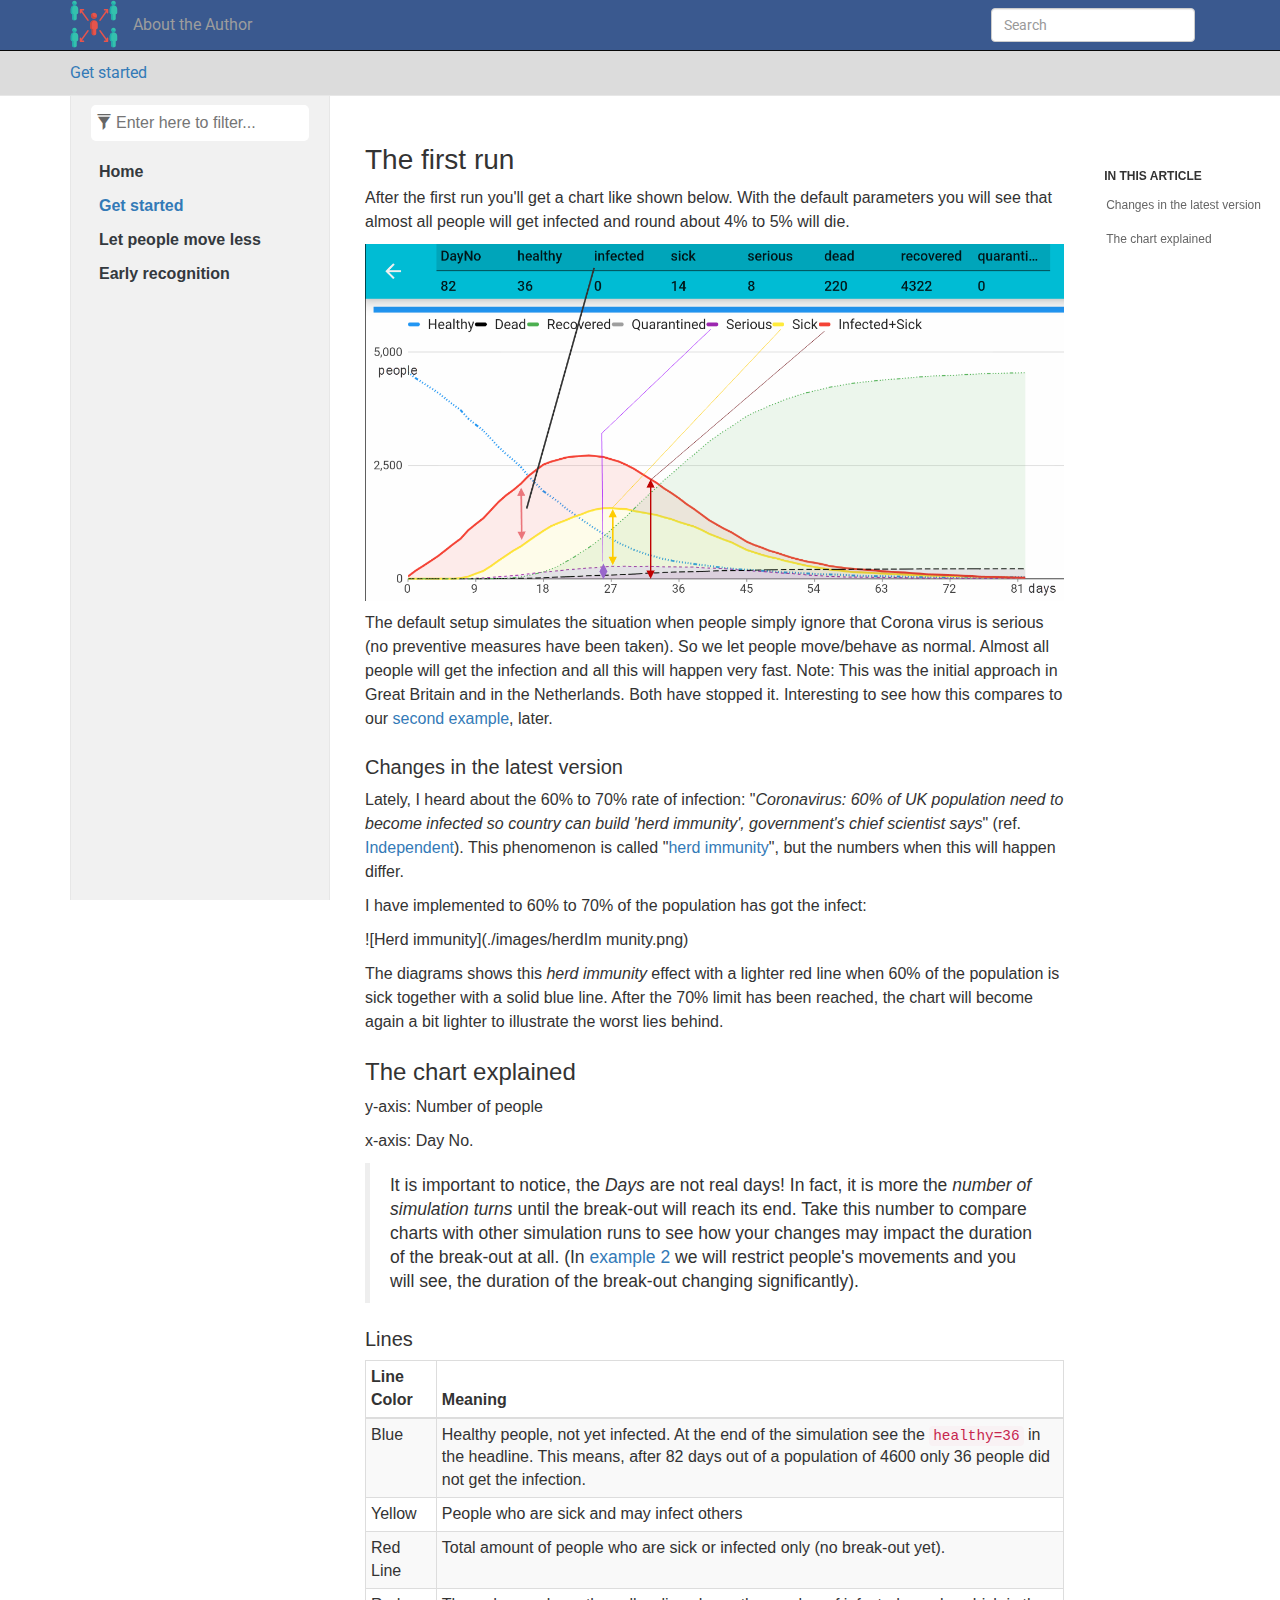
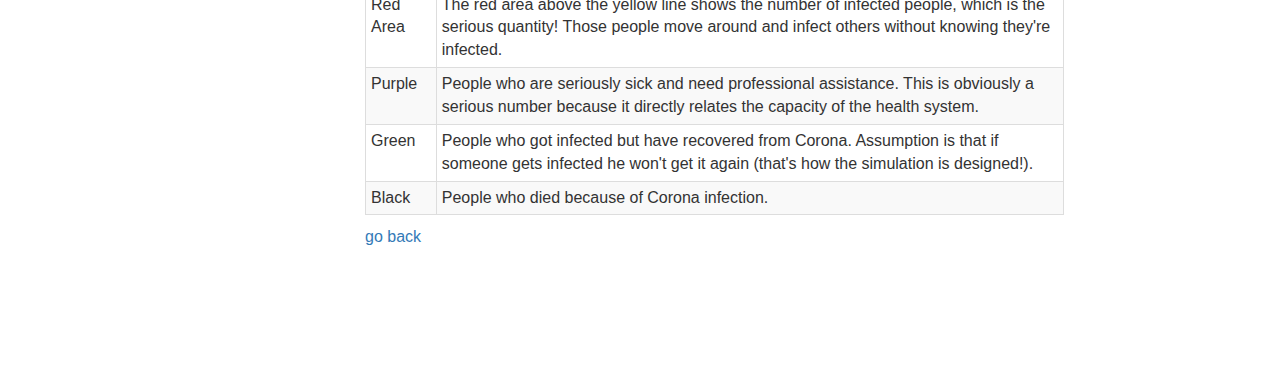
==== docs/_content/firstExample.html @ 3df9f868 "Initial commit" ====
﻿<!DOCTYPE html>
<!--[if IE]><![endif]-->
<html>
  
  <head>
    <meta charset="utf-8">
    <meta http-equiv="X-UA-Compatible" content="IE=edge,chrome=1">
    <title>The first run </title>
    <meta name="viewport" content="width=device-width">
    <meta name="title" content="The first run ">
    <meta name="generator" content="docfx 2.48.1.0">
    
    <link rel="shortcut icon" href="../favicon.ico">
    <link rel="stylesheet" href="../styles/docfx.vendor.css">
    <link rel="stylesheet" href="../styles/docfx.css">
    <link rel="stylesheet" href="../styles/main.css">
    <link href="https://fonts.googleapis.com/css?family=Roboto" rel="stylesheet"> 
    <meta property="docfx:navrel" content="../toc.html">
    <meta property="docfx:tocrel" content="toc.html">
    
    <meta property="docfx:rel" content="../">
    
  </head>  <body data-spy="scroll" data-target="#affix" data-offset="120">
    <div id="wrapper">
      <header>
        
        <nav id="autocollapse" class="navbar navbar-inverse ng-scope" role="navigation">
          <div class="container">
            <div class="navbar-header">
              <button type="button" class="navbar-toggle" data-toggle="collapse" data-target="#navbar">
                <span class="sr-only">Toggle navigation</span>
                <span class="icon-bar"></span>
                <span class="icon-bar"></span>
                <span class="icon-bar"></span>
              </button>
              
              <a class="navbar-brand" href="../index.html">
                <img id="logo" class="svg" src="../logo.png" alt="">
              </a>
            </div>
            <div class="collapse navbar-collapse" id="navbar">
              <form class="navbar-form navbar-right" role="search" id="search">
                <div class="form-group">
                  <input type="text" class="form-control" id="search-query" placeholder="Search" autocomplete="off">
                </div>
              </form>
            </div>
          </div>
        </nav>
        
        <div class="subnav navbar navbar-default">
          <div class="container hide-when-search" id="breadcrumb">
            <ul class="breadcrumb">
              <li></li>
            </ul>
          </div>
        </div>
      </header>
      <div class="container body-content">
        
        <div id="search-results">
          <div class="search-list"></div>
          <div class="sr-items">
            <p><i class="glyphicon glyphicon-refresh index-loading"></i></p>
          </div>
          <ul id="pagination"></ul>
        </div>
      </div>
      <div role="main" class="container body-content hide-when-search">
        
        <div class="sidenav hide-when-search">
          <a class="btn toc-toggle collapse" data-toggle="collapse" href="#sidetoggle" aria-expanded="false" aria-controls="sidetoggle">Show / Hide Table of Contents</a>
          <div class="sidetoggle collapse" id="sidetoggle">
            <div id="sidetoc"></div>
          </div>
        </div>
        <div class="article row grid-right">
          <div class="col-md-10">
            <article class="content wrap" id="_content" data-uid="">
<h1 id="the-first-run">The first run</h1>

<p>After the first run you'll get a chart like shown below. With the default parameters you will see that almost all people will get infected and round about 4% to 5% will die.</p>
<p><img src="images/firstChart.png" alt="FirstChart"></p>
<p>The default setup simulates the situation when people simply ignore that Corona virus is serious (no preventive measures have been taken). So we let people move/behave as normal. Almost all people will get the infection and all this will happen very fast. Note: This was the initial approach in Great Britain and in the Netherlands. Both have stopped it. Interesting to see how this compares to our <a href="secondExample.html">second example</a>, later.</p>
<h3 id="changes-in-the-latest-version">Changes in the latest version</h3>
<p>Lately, I heard about the 60% to 70% rate of infection: &quot;<em>Coronavirus: 60% of UK population need to become infected so country can build 'herd immunity', government's chief scientist says</em>&quot; (ref. <a href="https://www.independent.co.uk/news/health/coronavirus-herd-immunity-uk-nhs-outbreak-pandemic-government-a9399101.html">Independent</a>). This phenomenon is called &quot;<a href="https://www.technologyreview.com/s/615375/what-is-herd-immunity-and-can-it-stop-the-coronavirus/">herd immunity</a>&quot;, but the numbers when this will happen differ.</p>
<p>I have implemented to 60% to 70% of the population has got the infect:</p>
<p>![Herd immunity](./images/herdIm munity.png)</p>
<p>The diagrams shows this <em>herd immunity</em> effect with a lighter red line when 60% of the population is sick together with a solid blue line. After the 70% limit has been reached, the chart will become again a bit lighter to illustrate the worst lies behind.</p>
<h2 id="the-chart-explained">The chart explained</h2>
<p>y-axis:	Number of people</p>
<p>x-axis:	Day No.</p>
<blockquote>
<p>It is important to notice, the <em>Days</em> are not real days! In fact, it is more the <em>number of simulation turns</em> until the break-out will reach its end.  Take this number to compare charts with other simulation runs to  see how your changes may impact the duration of the break-out at all. (In <a href="secondExample.html">example 2</a> we will restrict people's movements and you will see, the duration of the break-out changing significantly).</p>
</blockquote>
<h3 id="lines">Lines</h3>
<table>
<thead>
<tr>
<th>Line Color</th>
<th>Meaning</th>
</tr>
</thead>
<tbody>
<tr>
<td>Blue</td>
<td>Healthy people, not yet infected. At the end of the simulation see the <code>healthy=36</code> in the headline. This means, after 82 days out of a population of 4600 only 36 people did not get the infection.</td>
</tr>
<tr>
<td>Yellow</td>
<td>People who are sick and may infect others</td>
</tr>
<tr>
<td>Red Line</td>
<td>Total amount of people who are sick or infected only (no break-out yet).</td>
</tr>
<tr>
<td>Red Area</td>
<td>The red area above the yellow line shows the number of infected people, which is the serious quantity! Those people move around and infect others without knowing they're infected.</td>
</tr>
<tr>
<td>Purple</td>
<td>People who are seriously sick and need professional assistance. This is obviously a serious number because it directly relates the capacity of the health system.</td>
</tr>
<tr>
<td>Green</td>
<td>People who got infected but have recovered from Corona. Assumption is that if someone gets infected he won't get it again (that's how the simulation is designed!).</td>
</tr>
<tr>
<td>Black</td>
<td>People who died because of Corona infection.</td>
</tr>
</tbody>
</table>
<p><a href="index.html">go back</a></p>
</article>
          </div>
          
          <div class="hidden-sm col-md-2" role="complementary">
            <div class="sideaffix">
              <div class="contribution">
                <ul class="nav">
                </ul>
              </div>
              <nav class="bs-docs-sidebar hidden-print hidden-xs hidden-sm affix" id="affix">
              <!-- <p><a class="back-to-top" href="#top">Back to top</a><p> -->
              </nav>
            </div>
          </div>
        </div>
      </div>
      
      <footer>
        <div class="grad-bottom"></div>
        <div class="footer">
          <div class="container">
            <span class="pull-right">
              <a href="#top">Back to top</a>
            </span>
            
            <span style='font-size:0.75em'>Copyright (c) 2020, Schmidt e-Services GmbH i.L., Niedernhausener Str.59a, D-65207 Wiesbaden</span>
          </div>
        </div>
      </footer>
    </div>
    
    <script type="text/javascript" src="../styles/docfx.vendor.js"></script>
    <script type="text/javascript" src="../styles/docfx.js"></script>
    <script type="text/javascript" src="../styles/main.js"></script>
  </body>
</html>
---- docs/styles/docfx.css ----
/* Copyright (c) Microsoft Corporation. All Rights Reserved. Licensed under the MIT License. See License.txt in the project root for license information. */
html,
body {
  font-family: 'Segoe UI', Tahoma, Helvetica, sans-serif;
  height: 100%;
}
button,
a {
  color: #337ab7;
  cursor: pointer;
}
button:hover,
button:focus,
a:hover,
a:focus {
  color: #23527c;
  text-decoration: none;
}
a.disable,
a.disable:hover {
  text-decoration: none;
  cursor: default;
  color: #000000;
}

h1, h2, h3, h4, h5, h6, .text-break {
    word-wrap: break-word;
    word-break: break-word;
}

h1 mark,
h2 mark,
h3 mark,
h4 mark,
h5 mark,
h6 mark {
  padding: 0;
}

.inheritance .level0:before,
.inheritance .level1:before,
.inheritance .level2:before,
.inheritance .level3:before,
.inheritance .level4:before,
.inheritance .level5:before {
    content: '↳';
    margin-right: 5px;
}

.inheritance .level0 {
    margin-left: 0em;
}

.inheritance .level1 {
    margin-left: 1em;
}

.inheritance .level2 {
    margin-left: 2em;
}

.inheritance .level3 {
    margin-left: 3em;
}

.inheritance .level4 {
    margin-left: 4em;
}

.inheritance .level5 {
    margin-left: 5em;
}

span.parametername,
span.paramref,
span.typeparamref {
    font-style: italic;
}
span.languagekeyword{
    font-weight: bold;
}

svg:hover path {
    fill: #ffffff;
}

.hljs {
  display: inline;
  background-color: inherit;
  padding: 0;
}
/* additional spacing fixes */
.btn + .btn {
  margin-left: 10px;
}
.btn.pull-right {
  margin-left: 10px;
  margin-top: 5px;
}
.table {
  margin-bottom: 10px;
}
table p {
  margin-bottom: 0;
}
table a {
  display: inline-block;
}

/* Make hidden attribute compatible with old browser.*/
[hidden] {
  display: none !important;
}

h1,
.h1,
h2,
.h2,
h3,
.h3 {
  margin-top: 15px;
  margin-bottom: 10px;
  font-weight: 400;
}
h4,
.h4,
h5,
.h5,
h6,
.h6 {
  margin-top: 10px;
  margin-bottom: 5px;
}
.navbar {
  margin-bottom: 0;
}
#wrapper {
  min-height: 100%;
  position: relative;
}
/* blends header footer and content together with gradient effect */
.grad-top {
  /* For Safari 5.1 to 6.0 */
  /* For Opera 11.1 to 12.0 */
  /* For Firefox 3.6 to 15 */
  background: linear-gradient(rgba(0, 0, 0, 0.05), rgba(0, 0, 0, 0));
  /* Standard syntax */
  height: 5px;
}
.grad-bottom {
  /* For Safari 5.1 to 6.0 */
  /* For Opera 11.1 to 12.0 */
  /* For Firefox 3.6 to 15 */
  background: linear-gradient(rgba(0, 0, 0, 0), rgba(0, 0, 0, 0.05));
  /* Standard syntax */
  height: 5px;
}
.divider {
  margin: 0 5px;
  color: #cccccc;
}
hr {
  border-color: #cccccc;
}
header {
  position: fixed;
  top: 0;
  left: 0;
  right: 0;
  z-index: 1000;
}
header .navbar {
  border-width: 0 0 1px;
  border-radius: 0;
}
.navbar-brand {
  font-size: inherit;
  padding: 0;
}
.navbar-collapse {
  margin: 0 -15px;
}
.subnav {
  min-height: 40px;
}

.inheritance h5, .inheritedMembers h5{
  padding-bottom: 5px;
  border-bottom: 1px solid #ccc;
}

article h1, article h2, article h3, article h4{
  margin-top: 25px;
}

article h4{
  border-bottom: 1px solid #ccc;
}

article span.small.pull-right{
  margin-top: 20px;
}

article section {
  margin-left: 1em;
}

/*.expand-all {
  padding: 10px 0;
}*/
.breadcrumb {
  margin: 0;
  padding: 10px 0;
  background-color: inherit;
  white-space: nowrap;
}
.breadcrumb > li + li:before {
  content: "\00a0/";
}
#autocollapse.collapsed .navbar-header {
  float: none;
}
#autocollapse.collapsed .navbar-toggle {
  display: block;
}
#autocollapse.collapsed .navbar-collapse {
  border-top: 1px solid transparent;
  box-shadow: inset 0 1px 0 rgba(255, 255, 255, 0.1);
}
#autocollapse.collapsed .navbar-collapse.collapse {
  display: none !important;
}
#autocollapse.collapsed .navbar-nav {
  float: none !important;
  margin: 7.5px -15px;
}
#autocollapse.collapsed .navbar-nav > li {
  float: none;
}
#autocollapse.collapsed .navbar-nav > li > a {
  padding-top: 10px;
  padding-bottom: 10px;
}
#autocollapse.collapsed .collapse.in,
#autocollapse.collapsed .collapsing {
  display: block !important;
}
#autocollapse.collapsed .collapse.in .navbar-right,
#autocollapse.collapsed .collapsing .navbar-right {
  float: none !important;
}
#autocollapse .form-group {
  width: 100%;
}
#autocollapse .form-control {
  width: 100%;
}
#autocollapse .navbar-header {
  margin-left: 0;
  margin-right: 0;
}
#autocollapse .navbar-brand {
  margin-left: 0;
}
.collapse.in,
.collapsing {
  text-align: center;
}
.collapsing .navbar-form {
  margin: 0 auto;
  max-width: 400px;
  padding: 10px 15px;
  box-shadow: inset 0 1px 0 rgba(255, 255, 255, 0.1), 0 1px 0 rgba(255, 255, 255, 0.1);
}
.collapsed .collapse.in .navbar-form {
  margin: 0 auto;
  max-width: 400px;
  padding: 10px 15px;
  box-shadow: inset 0 1px 0 rgba(255, 255, 255, 0.1), 0 1px 0 rgba(255, 255, 255, 0.1);
}
.navbar .navbar-nav {
  display: inline-block;
}
.docs-search {
  background: white;
  vertical-align: middle;
}
.docs-search > .search-query {
  font-size: 14px;
  border: 0;
  width: 120%;
  color: #555;
}
.docs-search > .search-query:focus {
  outline: 0;
}
.search-results-frame {
  clear: both;
  display: table;
  width: 100%;
}
.search-results.ng-hide {
  display: none;
}
.search-results-container {
  padding-bottom: 1em;
  border-top: 1px solid #111;
  background: rgba(25, 25, 25, 0.5);
}
.search-results-container .search-results-group {
  padding-top: 50px !important;
  padding: 10px;
}
.search-results-group-heading {
  font-family: "Open Sans";
  padding-left: 10px;
  color: white;
}
.search-close {
  position: absolute;
  left: 50%;
  margin-left: -100px;
  color: white;
  text-align: center;
  padding: 5px;
  background: #333;
  border-top-right-radius: 5px;
  border-top-left-radius: 5px;
  width: 200px;
  box-shadow: 0 0 10px #111;
}
#search {
  display: none;
}

/* Search results display*/
#search-results {
  max-width: 960px !important;
  margin-top: 120px;
  margin-bottom: 115px;
  margin-left: auto;
  margin-right: auto;
  line-height: 1.8;
  display: none;
}

#search-results>.search-list {
  text-align: center;
  font-size: 2.5rem;
  margin-bottom: 50px;
}

#search-results p {
  text-align: center;
}

#search-results p .index-loading {
  animation: index-loading 1.5s infinite linear;
  -webkit-animation: index-loading 1.5s infinite linear;
  -o-animation: index-loading 1.5s infinite linear;
  font-size: 2.5rem;
}

@keyframes index-loading {
    from { transform: scale(1) rotate(0deg);}
    to { transform: scale(1) rotate(360deg);}
}

@-webkit-keyframes index-loading {
    from { -webkit-transform: rotate(0deg);}
    to { -webkit-transform: rotate(360deg);}
}

@-o-keyframes index-loading {
    from { -o-transform: rotate(0deg);}
    to { -o-transform: rotate(360deg);}
}

#search-results .sr-items {
  font-size: 24px;
}

.sr-item {
  margin-bottom: 25px;
}

.sr-item>.item-href {
  font-size: 14px;
  color: #093;
}

.sr-item>.item-brief {
  font-size: 13px;
}

.pagination>li>a {
  color: #47A7A0
}

.pagination>.active>a {
  background-color: #47A7A0;
  border-color: #47A7A0;
}

.fixed_header {
  position: fixed;
  width: 100%;
  padding-bottom: 10px;
  padding-top: 10px;
  margin: 0px;
  top: 0;
  z-index: 9999;
  left: 0;
}

.fixed_header+.toc{
  margin-top: 50px;
  margin-left: 0;
}

.sidenav, .fixed_header, .toc  {
  background-color: #f1f1f1;
}

.sidetoc {
  position: fixed;
  width: 260px;
  top: 150px;
  bottom: 0;
  overflow-x: hidden;
  overflow-y: auto;
  background-color: #f1f1f1;
  border-left: 1px solid #e7e7e7;
  border-right: 1px solid #e7e7e7;
  z-index: 1;
}

.sidetoc.shiftup {
  bottom: 70px;
}

body .toc{
  background-color: #f1f1f1;
  overflow-x: hidden;
}

.sidetoggle.ng-hide {
  display: block !important;
}
.sidetoc-expand > .caret {
  margin-left: 0px;
  margin-top: -2px;
}
.sidetoc-expand > .caret-side {
  border-left: 4px solid;
  border-top: 4px solid transparent;
  border-bottom: 4px solid transparent;
  margin-left: 4px;
  margin-top: -4px;
}
.sidetoc-heading {
  font-weight: 500;
}

.toc {
  margin: 0px 0 0 10px;
  padding: 0 10px;
}
.expand-stub {
  position: absolute;
  left: -10px;
}
.toc .nav > li > a.sidetoc-expand {
  position: absolute;
  top: 0;
  left: 0;
}
.toc .nav > li > a {
  color: #666666;
  margin-left: 5px;
  display: block;
  padding: 0;
}
.toc .nav > li > a:hover,
.toc .nav > li > a:focus {
  color: #000000;
  background: none;
  text-decoration: inherit;
}
.toc .nav > li.active > a {
  color: #337ab7;
}
.toc .nav > li.active > a:hover,
.toc .nav > li.active > a:focus {
  color: #23527c;
}

.toc .nav > li> .expand-stub {
  cursor: pointer;
}

.toc .nav > li.active > .expand-stub::before,
.toc .nav > li.in > .expand-stub::before,
.toc .nav > li.in.active > .expand-stub::before,
.toc .nav > li.filtered > .expand-stub::before {
    content: "-";
}

.toc .nav > li > .expand-stub::before,
.toc .nav > li.active > .expand-stub::before {
    content: "+";
}

.toc .nav > li.filtered > ul,
.toc .nav > li.in > ul {
  display: block;
}

.toc .nav > li > ul {
  display: none;
}

.toc ul{
  font-size: 12px;
  margin: 0 0 0 3px;
}

.toc .level1 > li {
  font-weight: bold;
  margin-top: 10px;
  position: relative;
  font-size: 16px;
}
.toc .level2 {
  font-weight: normal;
  margin: 5px 0 0 15px;
  font-size: 14px;
}
.toc-toggle {
  display: none;
  margin: 0 15px 0px 15px;
}
.sidefilter {
  position: fixed;
  top: 90px;
  width: 260px;
  background-color: #f1f1f1;
  padding: 15px;
  border-left: 1px solid #e7e7e7;
  border-right: 1px solid #e7e7e7;
  z-index: 1;
}
.toc-filter {
  border-radius: 5px;
  background: #fff;
  color: #666666;
  padding: 5px;
  position: relative;
  margin: 0 5px 0 5px;
}
.toc-filter > input {
  border: 0;
  color: #666666;
  padding-left: 20px;
  padding-right: 20px;
  width: 100%;
}
.toc-filter > input:focus {
  outline: 0;
}
.toc-filter > .filter-icon {
  position: absolute;
  top: 10px;
  left: 5px;
}
.toc-filter > .clear-icon {
  position: absolute;
  top: 10px;
  right: 5px;
}
.article {
  margin-top: 120px;
  margin-bottom: 115px;
}

#_content>a{
  margin-top: 105px;
}

.article.grid-right {
  margin-left: 280px;
}

.inheritance hr {
  margin-top: 5px;
  margin-bottom: 5px;
}
.article img {
  max-width: 100%;
}
.sideaffix {
  margin-top: 50px;
  font-size: 12px;
  max-height: 100%;
  overflow: hidden;
  top: 100px;
  bottom: 10px;
  position: fixed;
}
.sideaffix.shiftup {
  bottom: 70px;
}
.affix {
  position: relative;
  height: 100%;
}
.sideaffix > div.contribution {
  margin-bottom: 20px;
}
.sideaffix > div.contribution > ul > li > a.contribution-link {
  padding: 6px 10px;
  font-weight: bold;
  font-size: 14px;
}
.sideaffix > div.contribution > ul > li > a.contribution-link:hover {
  background-color: #ffffff;
}
.sideaffix ul.nav > li > a:focus {
  background: none;
}
.affix h5 {
  font-weight: bold;
  text-transform: uppercase;
  padding-left: 10px;
  font-size: 12px;
}
.affix > ul.level1 {
  overflow: hidden;
  padding-bottom: 10px;
  height: calc(100% - 100px);
}
.affix ul > li > a:before {
  color: #cccccc;
  position: absolute;
}
.affix ul > li > a:hover {
  background: none;
  color: #666666;
}
.affix ul > li.active > a,
.affix ul > li.active > a:before {
  color: #337ab7;
}
.affix ul > li > a {
  padding: 5px 12px;
  color: #666666;
}
.affix > ul > li.active:last-child {
  margin-bottom: 50px;
}
.affix > ul > li > a:before {
  content: "|";
  font-size: 16px;
  top: 1px;
  left: 0;
}
.affix > ul > li.active > a,
.affix > ul > li.active > a:before {
  color: #337ab7;
  font-weight: bold;
}
.affix ul ul > li > a {
  padding: 2px 15px;
}
.affix ul ul > li > a:before {
  content: ">";
  font-size: 14px;
  top: -1px;
  left: 5px;
}
.affix ul > li > a:before,
.affix ul ul {
  display: none;
}
.affix ul > li.active > ul,
.affix ul > li.active > a:before,
.affix ul > li > a:hover:before {
  display: block;
  white-space: nowrap;
}
.codewrapper {
  position: relative;
}
.trydiv {
  height: 0px;
}
.tryspan {
  position: absolute;
  top: 0px;
  right: 0px;
  border-style: solid;
  border-radius: 0px 4px;
  box-sizing: border-box;
  border-width: 1px;
  border-color: #cccccc;
  text-align: center;
  padding: 2px 8px;
  background-color: white;
  font-size: 12px;
  cursor: pointer;
  z-index: 100;
  display: none;
  color: #767676;
}
.tryspan:hover {
  background-color: #3b8bd0;
  color: white;
  border-color: #3b8bd0;
}
.codewrapper:hover .tryspan {
  display: block;
}
.sample-response .response-content{
  max-height: 200px;
}
footer {
  position: absolute;
  left: 0;
  right: 0;
  bottom: 0;
  z-index: 1000;
}
.footer {
  border-top: 1px solid #e7e7e7;
  background-color: #f8f8f8;
  padding: 15px 0;
}
@media (min-width: 768px) {
  #sidetoggle.collapse {
    display: block;
  }
  .topnav .navbar-nav {
    float: none;
    white-space: nowrap;
  }
  .topnav .navbar-nav > li {
    float: none;
    display: inline-block;
  }
}
@media only screen and (max-width: 768px) {
  #mobile-indicator {
    display: block;
  }
  /* TOC display for responsive */
  .article {
    margin-top: 30px !important;
  }
  header {
    position: static;
  }
  .topnav {
    text-align: center;
  }
  .sidenav {
    padding: 15px 0;
    margin-left: -15px;
    margin-right: -15px;
  }
  .sidefilter {
    position: static;
    width: auto;
    float: none;
    border: none;
  }
  .sidetoc {
    position: static;
    width: auto;
    float: none;
    padding-bottom: 0px;
    border: none;
  }
  .toc .nav > li, .toc .nav > li >a {
    display: inline-block;
  }
  .toc li:after {
    margin-left: -3px;
    margin-right: 5px;
    content: ", ";
    color: #666666;
  }
  .toc .level1 > li {
    display: block;
  }
  
  .toc .level1 > li:after {
    display: none;
  }
  .article.grid-right {
    margin-left: 0;
  }
  .grad-top,
  .grad-bottom {
    display: none;
  }
  .toc-toggle {
    display: block;
  }
  .sidetoggle.ng-hide {
    display: none !important;
  }
  /*.expand-all {
    display: none;
  }*/
  .sideaffix {
    display: none;
  }
  .mobile-hide {
    display: none;
  }
  .breadcrumb {
    white-space: inherit;
  }

  /* workaround for #hashtag url is no longer needed*/
  h1:before,
  h2:before,
  h3:before,
  h4:before {
      content: '';
      display: none;
  }
}

/* For toc iframe */
@media (max-width: 260px) {
  .toc .level2 > li {
    display: block;
  }

  .toc .level2 > li:after {
    display: none;
  }
}

/* For code snippet line highlight */
pre > code .line-highlight {
  background-color: #ffffcc;
}

/* Alerts */
.alert h5 {
    text-transform: uppercase;
    font-weight: bold;
    margin-top: 0;
}

.alert h5:before {
    position:relative;
    top:1px;
    display:inline-block;
    font-family:'Glyphicons Halflings';
    line-height:1;
    -webkit-font-smoothing:antialiased;
    -moz-osx-font-smoothing:grayscale;
    margin-right: 5px;
    font-weight: normal;
}

.alert-info h5:before {
    content:"\e086"
}

.alert-warning h5:before {
    content:"\e127"
}

.alert-danger h5:before {
    content:"\e107"
}

/* For Embedded Video */
div.embeddedvideo {
    padding-top: 56.25%;
    position: relative;
    width: 100%;
}

div.embeddedvideo iframe {
    position: absolute;
    top: 0;
    left: 0;
    right: 0;
    bottom: 0;
    width: 100%;
    height: 100%;
}

/* For printer */
@media print{
  .article.grid-right {
    margin-top: 0px;
    margin-left: 0px;
  }
  .sideaffix {
    display: none;
  }
  .mobile-hide {
    display: none;
  }
  .footer {
    display: none;
  }
}

/* For tabbed content */

.tabGroup {
  margin-top: 1rem; }
  .tabGroup ul[role="tablist"] {
    margin: 0;
    padding: 0;
    list-style: none; }
    .tabGroup ul[role="tablist"] > li {
      list-style: none;
      display: inline-block; }
  .tabGroup a[role="tab"] {
    color: #6e6e6e;
    box-sizing: border-box;
    display: inline-block;
    padding: 5px 7.5px;
    text-decoration: none;
    border-bottom: 2px solid #fff; }
    .tabGroup a[role="tab"]:hover, .tabGroup a[role="tab"]:focus, .tabGroup a[role="tab"][aria-selected="true"] {
      border-bottom: 2px solid #0050C5; }
    .tabGroup a[role="tab"][aria-selected="true"] {
      color: #222; }
    .tabGroup a[role="tab"]:hover, .tabGroup a[role="tab"]:focus {
      color: #0050C5; }
    .tabGroup a[role="tab"]:focus {
      outline: 1px solid #0050C5;
      outline-offset: -1px; }
  @media (min-width: 768px) {
    .tabGroup a[role="tab"] {
      padding: 5px 15px; } }
  .tabGroup section[role="tabpanel"] {
    border: 1px solid #e0e0e0;
    padding: 15px;
    margin: 0;
    overflow: hidden; }
    .tabGroup section[role="tabpanel"] > .codeHeader,
    .tabGroup section[role="tabpanel"] > pre {
      margin-left: -16px;
      margin-right: -16px; }
    .tabGroup section[role="tabpanel"] > :first-child {
      margin-top: 0; }
    .tabGroup section[role="tabpanel"] > pre:last-child {
      display: block;
      margin-bottom: -16px; }

.mainContainer[dir='rtl'] main ul[role="tablist"] {
  margin: 0; }
---- docs/styles/main.css ----
:root {
  --header-bg-color: #b93434 ; 
  --header-ft-color: #fff;
  --highlight-light: #5e92f3;
  --highlight-dark: #003c8f;
  --font-color: #34393e;
}

/* // //#0d47a1;*/


body {
  /* font-family: "Roboto", sans-serif;*/
  /* https://stackoverflow.com/questions/42532511/how-to-use-specific-font-styles-with-css-from-google-fonts-ie-thin-extra-lig/42532686 */
  /* open-sans-regular - latin */
  font-family: 'Open Sans', sans-serif;
  font-style: normal;
  font-weight: 400;

  line-height: 150%;
  font-size: 16px;
  -ms-text-size-adjust: 100%;
  -webkit-text-size-adjust: 100%;
  word-wrap: break-word;
}

h1 {
	font-family: 'Helvetica', sans-serif;
	font-style: bold;
	font-size: 175%;
}

h2 {
	font-family: 'Helvetica', sans-serif;
	font-style: bold;
	font-size: 150%;
	/* font-weight: 400;*/
}

h3 {
	font-family: 'Helvetica', sans-serif;
	font-style: bold;
	font-size: 125%;
}


pre { 
  font-family: 'Inconsolata', monospace;
  font-weight: 100;
}

.toc .nav > li > a {
    color: var(--font-color);
    font-size: 16px;
}

.navbar
{
  background-color: #3a598f; /*rgb(20, 30, 40);*/
  font-family: 'Roboto', sans-serif;
  font-style: bold;
  font-weight: 400;
}

.subnav
{
  background-color: rgb(220, 220, 220);
}
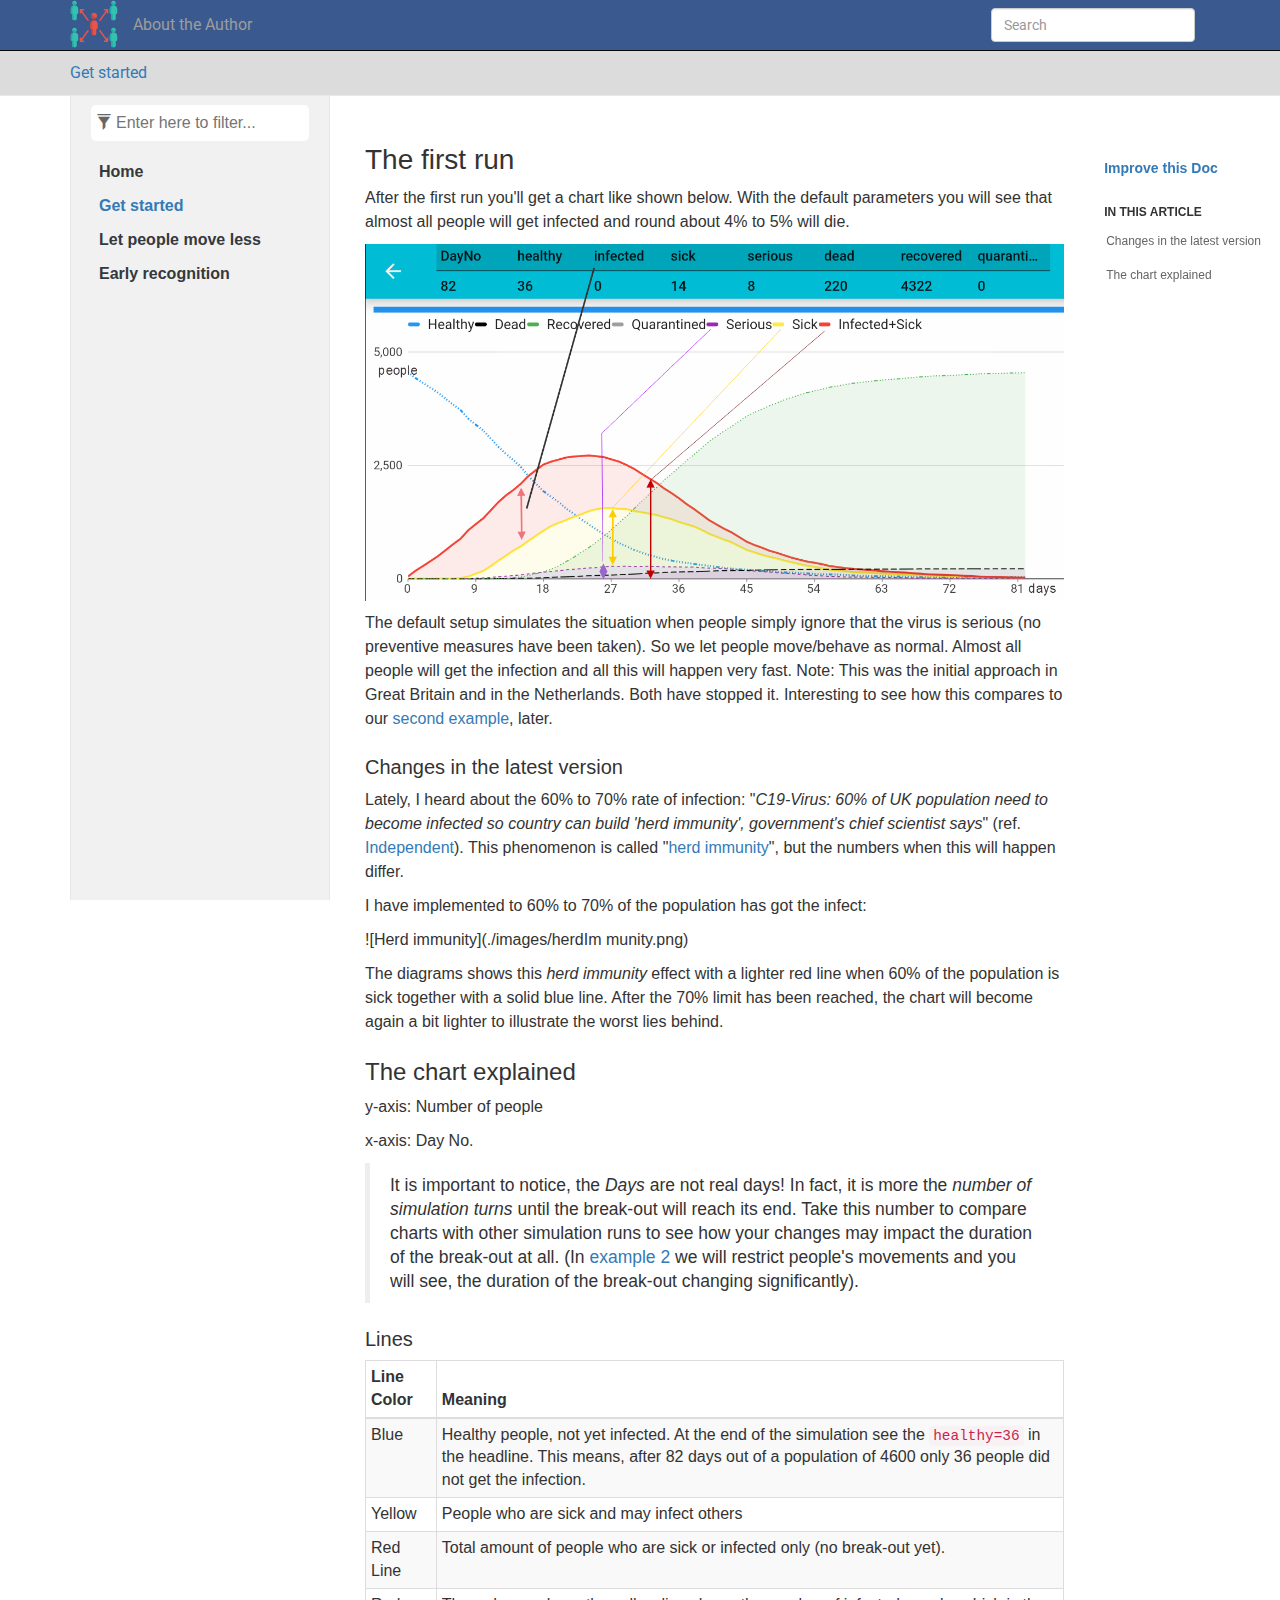
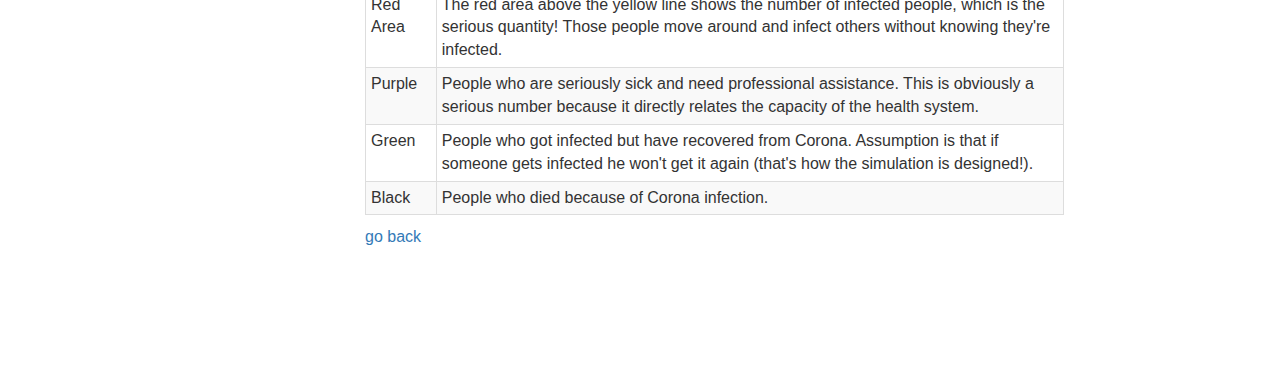
==== commit eb6f88e3: "no more Corona" ====
--- a/docs/_content/firstExample.html
+++ b/docs/_content/firstExample.html
@@ -81,9 +81,9 @@
 
 <p>After the first run you'll get a chart like shown below. With the default parameters you will see that almost all people will get infected and round about 4% to 5% will die.</p>
 <p><img src="images/firstChart.png" alt="FirstChart"></p>
-<p>The default setup simulates the situation when people simply ignore that Corona virus is serious (no preventive measures have been taken). So we let people move/behave as normal. Almost all people will get the infection and all this will happen very fast. Note: This was the initial approach in Great Britain and in the Netherlands. Both have stopped it. Interesting to see how this compares to our <a href="secondExample.html">second example</a>, later.</p>
+<p>The default setup simulates the situation when people simply ignore that the virus is serious (no preventive measures have been taken). So we let people move/behave as normal. Almost all people will get the infection and all this will happen very fast. Note: This was the initial approach in Great Britain and in the Netherlands. Both have stopped it. Interesting to see how this compares to our <a href="secondExample.html">second example</a>, later.</p>
 <h3 id="changes-in-the-latest-version">Changes in the latest version</h3>
-<p>Lately, I heard about the 60% to 70% rate of infection: &quot;<em>Coronavirus: 60% of UK population need to become infected so country can build 'herd immunity', government's chief scientist says</em>&quot; (ref. <a href="https://www.independent.co.uk/news/health/coronavirus-herd-immunity-uk-nhs-outbreak-pandemic-government-a9399101.html">Independent</a>). This phenomenon is called &quot;<a href="https://www.technologyreview.com/s/615375/what-is-herd-immunity-and-can-it-stop-the-coronavirus/">herd immunity</a>&quot;, but the numbers when this will happen differ.</p>
+<p>Lately, I heard about the 60% to 70% rate of infection: &quot;<em>C19-Virus: 60% of UK population need to become infected so country can build 'herd immunity', government's chief scientist says</em>&quot; (ref. <a href="https://www.independent.co.uk/news/health/coronavirus-herd-immunity-uk-nhs-outbreak-pandemic-government-a9399101.html">Independent</a>). This phenomenon is called &quot;<a href="https://www.technologyreview.com/s/615375/what-is-herd-immunity-and-can-it-stop-the-coronavirus/">herd immunity</a>&quot;, but the numbers when this will happen differ.</p>
 <p>I have implemented to 60% to 70% of the population has got the infect:</p>
 <p>![Herd immunity](./images/herdIm munity.png)</p>
 <p>The diagrams shows this <em>herd immunity</em> effect with a lighter red line when 60% of the population is sick together with a solid blue line. After the 70% limit has been reached, the chart will become again a bit lighter to illustrate the worst lies behind.</p>
@@ -140,6 +140,9 @@
             <div class="sideaffix">
               <div class="contribution">
                 <ul class="nav">
+                  <li>
+                    <a href="https://github.com/SchmidteServices/spread_on_contact/blob/master/docs.fx/_content/firstExample.md/#L1" class="contribution-link">Improve this Doc</a>
+                  </li>
                 </ul>
               </div>
               <nav class="bs-docs-sidebar hidden-print hidden-xs hidden-sm affix" id="affix">
